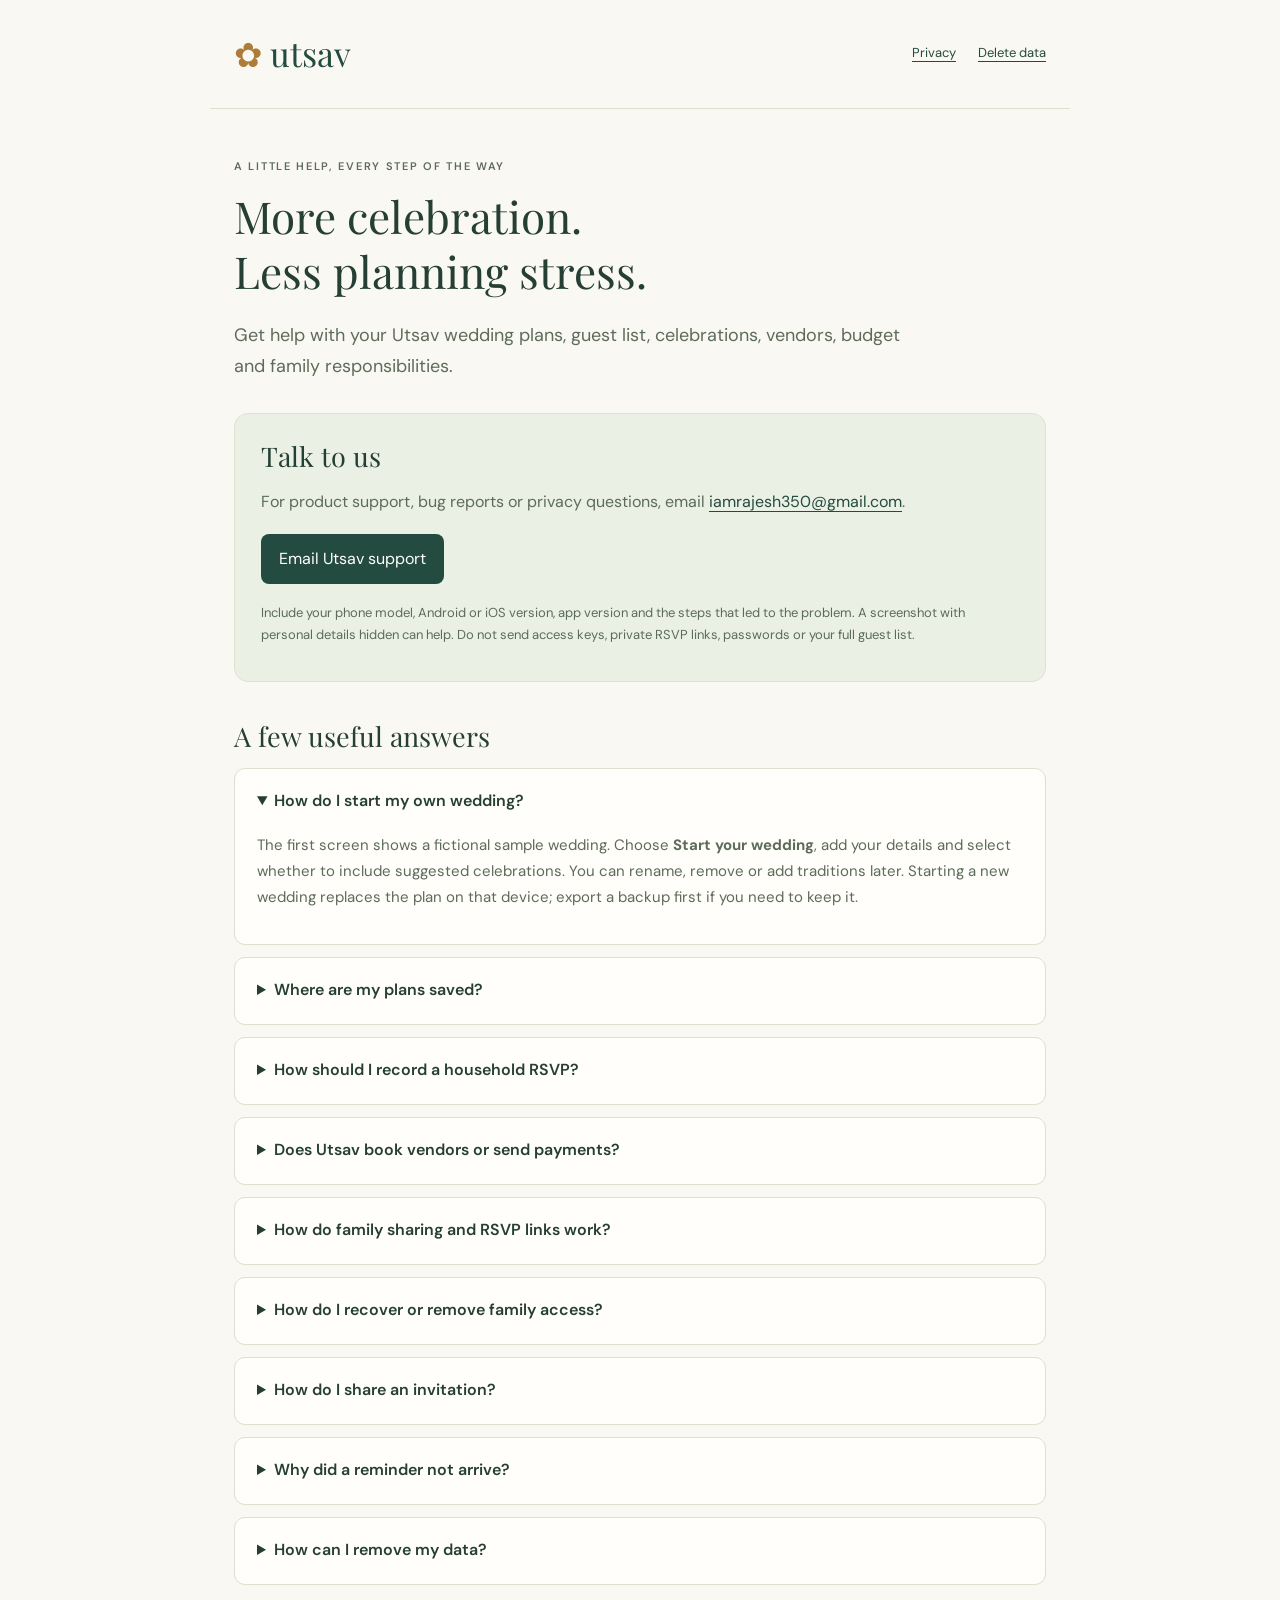
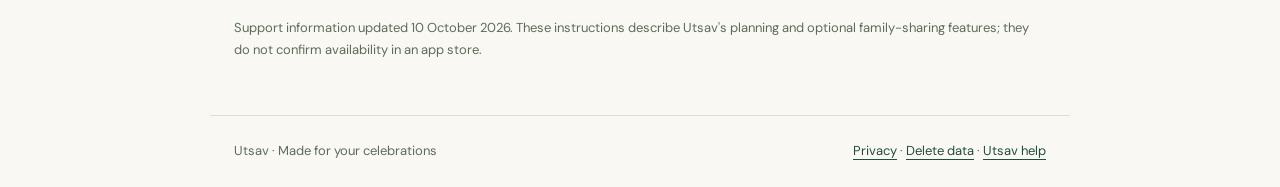
==== index.html @ 020765af "Publish Utsav support and privacy information" ====
<!doctype html>
<html lang="en">
<head>
<meta charset="utf-8"><meta name="viewport" content="width=device-width,initial-scale=1"><meta name="referrer" content="no-referrer">
<title>Utsav support · A little help for your wedding plans</title>
<meta name="description" content="Help with Utsav wedding planning, guest RSVPs, backups, family sharing and reminders. Contact iamrajesh350@gmail.com.">
<link rel="icon" href="./icon.svg" type="image/svg+xml"><link rel="stylesheet" href="./fonts/fonts.css">
<style>
:root{color-scheme:light;--ink:#253f35;--muted:#5c6c59;--line:#dedfcf;--green:#244b40}*{box-sizing:border-box}body{margin:0;background:#faf8f3;color:var(--ink);font:16px/1.75 'DM Sans',Arial,sans-serif}a{color:var(--green);text-underline-offset:4px}a:focus-visible{outline:3px solid #af7935;outline-offset:4px}header,main,footer{max-width:860px;margin:auto;padding:24px}header{display:flex;align-items:center;justify-content:space-between;gap:20px;border-bottom:1px solid var(--line)}.brand{font-family:'Playfair Display',Georgia,serif;font-size:34px;text-decoration:none}.brand span{color:#ae7c39}nav{display:flex;gap:22px;font-size:13px;flex-wrap:wrap}nav a{padding:8px 0}main{padding-top:48px;padding-bottom:40px}h1,h2{font-family:'Playfair Display',Georgia,serif;font-weight:400;line-height:1.25}h1{font-size:44px;max-width:650px;margin:12px 0 22px}h2{font-size:27px;margin:0 0 14px}.eyebrow{font-size:11px;letter-spacing:1.7px;color:var(--muted);font-weight:600}.intro{font-size:18px;max-width:670px;color:var(--muted)}.contact{padding:26px;background:#eaf0e4;border:1px solid #dbe4d0;border-radius:14px;margin:30px 0 38px}.contact p{margin:8px 0;color:var(--muted)}.button{display:inline-block;background:var(--green);color:#fffefa;border-radius:8px;padding:11px 18px;text-decoration:none;min-height:46px;margin:10px 0}.note{font-size:13px;color:var(--muted)}section{margin:32px 0}details{background:#fffefa;border:1px solid var(--line);border-radius:11px;padding:18px 22px;margin:12px 0}summary{font-weight:600;cursor:pointer;min-height:30px}details p,details li{color:var(--muted);font-size:15px}ol,ul{padding-left:24px}li{padding:4px 0}footer{border-top:1px solid var(--line);font-size:13px;color:var(--muted);display:flex;justify-content:space-between;gap:18px;flex-wrap:wrap}@media(max-width:550px){header,main,footer{padding-left:21px;padding-right:21px}header{align-items:flex-start}nav{gap:12px;font-size:12px}main{padding-top:34px}h1{font-size:36px}.intro{font-size:16px}.contact{padding:22px}details{padding:18px}h2{font-size:25px}}
</style>
</head>
<body>
<header><a class="brand" href="./support.html" aria-label="Utsav support home"><span>✿</span> utsav</a><nav aria-label="Help navigation"><a href="./privacy.html">Privacy</a><a href="./delete-data.html">Delete data</a></nav></header>
<main>
<div class="eyebrow">A LITTLE HELP, EVERY STEP OF THE WAY</div>
<h1>More celebration.<br>Less planning stress.</h1>
<p class="intro">Get help with your Utsav wedding plans, guest list, celebrations, vendors, budget and family responsibilities.</p>
<div class="contact"><h2>Talk to us</h2><p>For product support, bug reports or privacy questions, email <a href="mailto:iamrajesh350@gmail.com">iamrajesh350@gmail.com</a>.</p><a class="button" href="mailto:iamrajesh350@gmail.com?subject=Utsav%20support">Email Utsav support</a><p class="note">Include your phone model, Android or iOS version, app version and the steps that led to the problem. A screenshot with personal details hidden can help. Do not send access keys, private RSVP links, passwords or your full guest list.</p></div>
<section aria-labelledby="common"><h2 id="common">A few useful answers</h2>
<details open><summary>How do I start my own wedding?</summary><p>The first screen shows a fictional sample wedding. Choose <strong>Start your wedding</strong>, add your details and select whether to include suggested celebrations. You can rename, remove or add traditions later. Starting a new wedding replaces the plan on that device; export a backup first if you need to keep it.</p></details>
<details><summary>Where are my plans saved?</summary><p>Standard planning is saved on your device and does not require sign-in. Open <strong>Settings &amp; backups → Export a wedding backup</strong> to keep a JSON copy. Use <strong>Restore from backup</strong> to import it on another device. Restoring replaces the current plan after confirmation; it does not merge two weddings.</p><p>Exports contain personal details and are not encrypted. Keep them private. Utsav support cannot recover an on-device plan if it has been deleted and no backup remains.</p></details>
<details><summary>How should I record a household RSVP?</summary><p>Add a household, set the number of invited people, and record its response. For a confirmed household, enter how many people will attend; this may be smaller than the invitation count. The overview counts people, not just households.</p><p>The household's response applies to its listed celebrations. For mixed meal preferences or different attendance by event, use separate guest entries or keep clear notes with the host.</p></details>
<details><summary>Does Utsav book vendors or send payments?</summary><p>Utsav records your quotes, arrangements and paid amounts. Contact caterers, photographers and other vendors directly to confirm availability, bookings and payments. The budget separates all quotes from booked commitments; paid amounts are already part of those costs.</p></details>
<details><summary>How do family sharing and RSVP links work?</summary><p>Open <strong>Settings &amp; backups → Family sharing (advanced)</strong> to connect to a family server. The screen identifies the service you choose. Creating or uploading a shared wedding sends the plan to that server. Every family editor can see the whole wedding, including guest contacts, notes and budgets.</p><p>Uploads and refreshes are explicit actions. A refresh replaces local plans after confirmation. Keep a backup before resolving changes made by another helper. Guest RSVP links also need a public app page and a reachable server; a localhost or private preview address will not work for other guests.</p><p>Guest links reveal only the relevant household invitation, but anyone receiving a forwarded link can use it. Ask the host for a replacement if a link has expired or been shared incorrectly. For an independently operated family server, contact that server's operator about availability, backups and access.</p></details>
<details><summary>How do I recover or remove family access?</summary><p>On a connected device, choose <strong>Save a connection recovery file → Export private connection</strong>. This file contains a secret key and is separate from your wedding-data backup. Keep it protected; anyone with it can access the shared wedding. Use <strong>Restore a saved connection</strong> on a disconnected device to restore it.</p><p>Owners can use <strong>Review family access</strong> to remove editors and cancel unused invitations. Editors can revoke their own connection when disconnecting. Owner disconnection only removes the key from that device, so save a recovery file first or delete the server wedding if it is no longer needed. There is no email-based owner-key recovery.</p><p><strong>Replace this device’s access key</strong> invalidates old copies of that key, including old recovery files. Other editors keep their own access. Save a new recovery file afterward.</p></details>
<details><summary>How do I share an invitation?</summary><p>Use the share button beside a guest or the celebration itinerary. On a phone, this opens the system share sheet; a browser may copy the invitation text. You choose the recipient and finish sending in your messaging app. Utsav does not automatically send WhatsApp messages, SMS or emails.</p></details>
<details><summary>Why did a reminder not arrive?</summary><p>Task reminders are available in the native iPhone and Android apps. In Settings, choose <strong>Set task reminders</strong> and allow notifications. Reminders are scheduled for 9 am on future due dates. Your phone's notification, battery, Focus or Do Not Disturb settings can affect delivery. Utsav does not guarantee exact alarm delivery.</p><p>Use <strong>Turn off reminders</strong> to cancel them. Task titles may appear on your lock screen.</p></details>
<details><summary>How can I remove my data?</summary><p>Use the app's local deletion control and, if connected, the separate server deletion controls. Deleting a local plan does not erase shared server records or exported copies. Follow the <a href="./delete-data.html">Utsav data deletion instructions</a> for the correct order and a request route if you cannot access the app.</p></details>
</section>
<p class="note">Support information updated 10 October 2026. These instructions describe Utsav's planning and optional family-sharing features; they do not confirm availability in an app store.</p>
</main><footer><span>Utsav · Made for your celebrations</span><span><a href="./privacy.html">Privacy</a> · <a href="./delete-data.html">Delete data</a> · <a href="./support.html">Utsav help</a></span></footer>
</body></html>
---- fonts/fonts.css ----
@font-face {
  font-family: 'DM Sans';
  font-style: normal;
  font-weight: 400;
  font-display: swap;
  src: url(./font-0.ttf) format('truetype');
}
@font-face {
  font-family: 'DM Sans';
  font-style: normal;
  font-weight: 500;
  font-display: swap;
  src: url(./font-1.ttf) format('truetype');
}
@font-face {
  font-family: 'DM Sans';
  font-style: normal;
  font-weight: 600;
  font-display: swap;
  src: url(./font-2.ttf) format('truetype');
}
@font-face {
  font-family: 'DM Sans';
  font-style: normal;
  font-weight: 700;
  font-display: swap;
  src: url(./font-3.ttf) format('truetype');
}
@font-face {
  font-family: 'Playfair Display';
  font-style: normal;
  font-weight: 400;
  font-display: swap;
  src: url(./font-4.ttf) format('truetype');
}
@font-face {
  font-family: 'Playfair Display';
  font-style: normal;
  font-weight: 500;
  font-display: swap;
  src: url(./font-5.ttf) format('truetype');
}
@font-face {
  font-family: 'Playfair Display';
  font-style: normal;
  font-weight: 600;
  font-display: swap;
  src: url(./font-6.ttf) format('truetype');
}
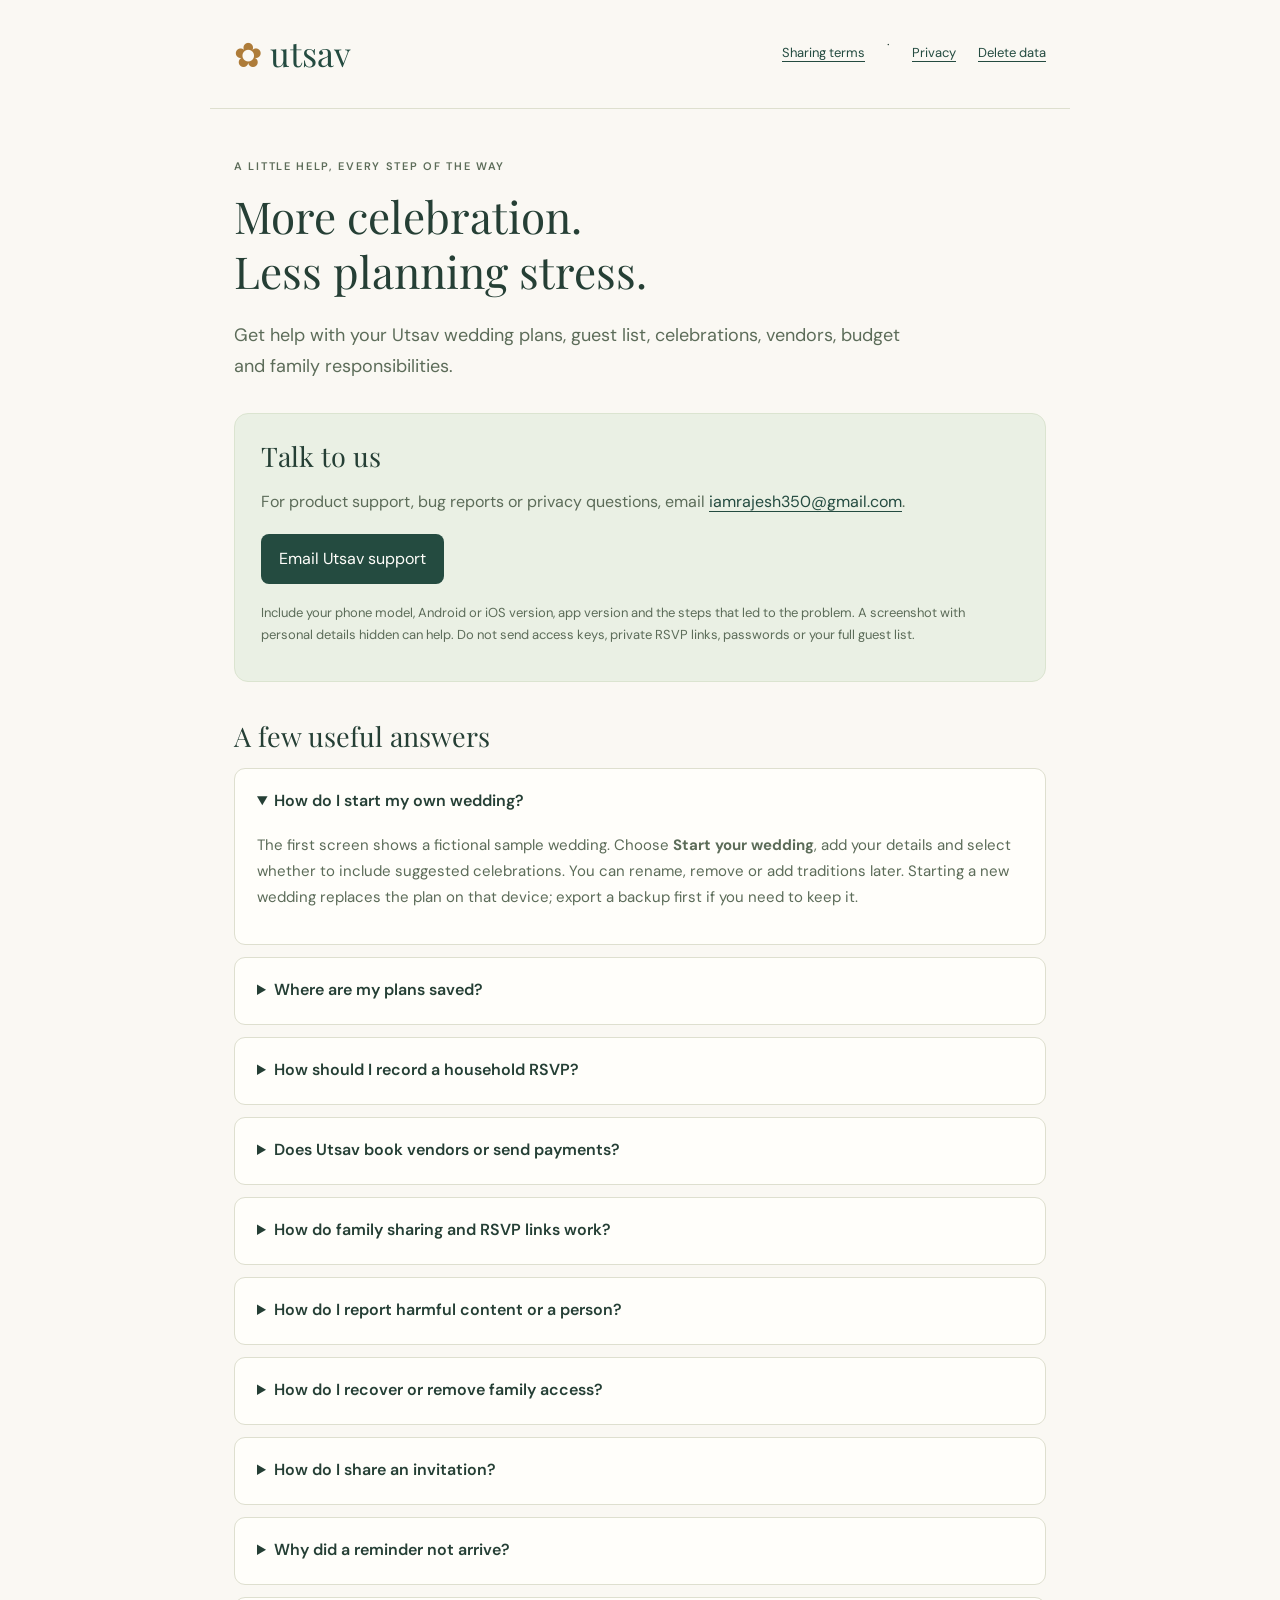
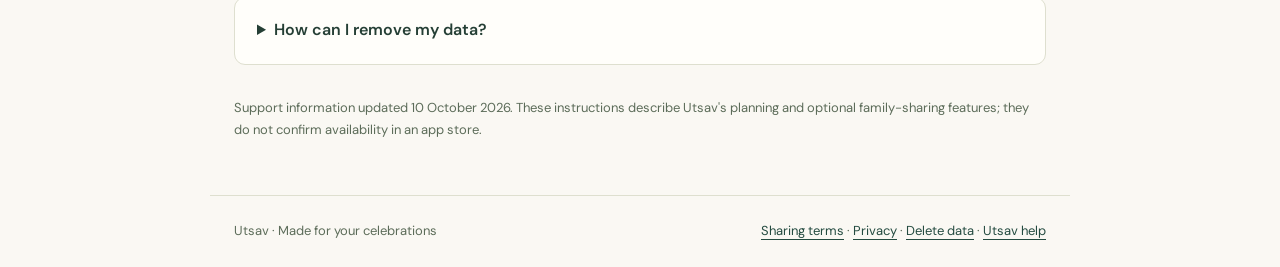
==== commit 1c77df32: "Add sharing terms and private guest reporting" ====
--- a/index.html
+++ b/index.html
@@ -10,7 +10,7 @@
 </style>
 </head>
 <body>
-<header><a class="brand" href="./support.html" aria-label="Utsav support home"><span>✿</span> utsav</a><nav aria-label="Help navigation"><a href="./privacy.html">Privacy</a><a href="./delete-data.html">Delete data</a></nav></header>
+<header><a class="brand" href="./support.html" aria-label="Utsav support home"><span>✿</span> utsav</a><nav aria-label="Help navigation"><a href="./terms.html">Sharing terms</a> · <a href="./privacy.html">Privacy</a><a href="./delete-data.html">Delete data</a></nav></header>
 <main>
 <div class="eyebrow">A LITTLE HELP, EVERY STEP OF THE WAY</div>
 <h1>More celebration.<br>Less planning stress.</h1>
@@ -21,12 +21,13 @@
 <details><summary>Where are my plans saved?</summary><p>Standard planning is saved on your device and does not require sign-in. Open <strong>Settings &amp; backups → Export a wedding backup</strong> to keep a JSON copy. Use <strong>Restore from backup</strong> to import it on another device. Restoring replaces the current plan after confirmation; it does not merge two weddings.</p><p>Exports contain personal details and are not encrypted. Keep them private. Utsav support cannot recover an on-device plan if it has been deleted and no backup remains.</p></details>
 <details><summary>How should I record a household RSVP?</summary><p>Add a household, set the number of invited people, and record its response. For a confirmed household, enter how many people will attend; this may be smaller than the invitation count. The overview counts people, not just households.</p><p>The household's response applies to its listed celebrations. For mixed meal preferences or different attendance by event, use separate guest entries or keep clear notes with the host.</p></details>
 <details><summary>Does Utsav book vendors or send payments?</summary><p>Utsav records your quotes, arrangements and paid amounts. Contact caterers, photographers and other vendors directly to confirm availability, bookings and payments. The budget separates all quotes from booked commitments; paid amounts are already part of those costs.</p></details>
-<details><summary>How do family sharing and RSVP links work?</summary><p>Open <strong>Settings &amp; backups → Family sharing (advanced)</strong> to connect to a family server. The screen identifies the service you choose. Creating or uploading a shared wedding sends the plan to that server. Every family editor can see the whole wedding, including guest contacts, notes and budgets.</p><p>Uploads and refreshes are explicit actions. A refresh replaces local plans after confirmation. Keep a backup before resolving changes made by another helper. Guest RSVP links also need a public app page and a reachable server; a localhost or private preview address will not work for other guests.</p><p>Guest links reveal only the relevant household invitation, but anyone receiving a forwarded link can use it. Ask the host for a replacement if a link has expired or been shared incorrectly. For an independently operated family server, contact that server's operator about availability, backups and access.</p></details>
+<details><summary>How do family sharing and RSVP links work?</summary><p>Open <strong>Settings &amp; backups → Family sharing (advanced)</strong> to connect to Utsav sharing. The default service is operated by Rajesh Ray and hosted with Fly.io in Singapore. You can change the address to use another server you trust. Accept the sharing rules before creating, joining or uploading a shared wedding. Creating or uploading sends the plan to that server. Every family editor can see the whole wedding, including guest contacts, notes and budgets.</p><p>Uploads and refreshes are explicit actions. A refresh replaces local plans after confirmation. Keep a backup before resolving changes made by another helper. Utsav supplies a public RSVP page and the default family service. If you change these addresses, both must be reachable by your guests; a localhost or private preview address will not work for other guests.</p><p>Guest links reveal only the relevant household invitation, but anyone receiving a forwarded link can use it. Ask the host for a replacement if a link has expired or been shared incorrectly. For an independently operated family server, contact that server's operator about availability, backups and access.</p></details>
+<details><summary>How do I report harmful content or a person?</summary><p>Open <strong>Family sharing (advanced) → Report content or a person</strong>, or use the reporting button on a guest RSVP invitation. Choose the concern, describe the relevant content or person, then send the report. Wait for the receipt; a failed request is not submitted. No full wedding or guest list is automatically attached.</p><p>Reports go to the family server operator. For Utsav sharing, the operator reviews reports and may remove content or revoke access. Email support with the report reference for follow-up. A receipt does not mean content was removed. Owners can remove editors in <strong>Review family access</strong>; editors can revoke their own connection when disconnecting. See our <a href="./terms.html">sharing terms and reporting policy</a>.</p></details>
 <details><summary>How do I recover or remove family access?</summary><p>On a connected device, choose <strong>Save a connection recovery file → Export private connection</strong>. This file contains a secret key and is separate from your wedding-data backup. Keep it protected; anyone with it can access the shared wedding. Use <strong>Restore a saved connection</strong> on a disconnected device to restore it.</p><p>Owners can use <strong>Review family access</strong> to remove editors and cancel unused invitations. Editors can revoke their own connection when disconnecting. Owner disconnection only removes the key from that device, so save a recovery file first or delete the server wedding if it is no longer needed. There is no email-based owner-key recovery.</p><p><strong>Replace this device’s access key</strong> invalidates old copies of that key, including old recovery files. Other editors keep their own access. Save a new recovery file afterward.</p></details>
 <details><summary>How do I share an invitation?</summary><p>Use the share button beside a guest or the celebration itinerary. On a phone, this opens the system share sheet; a browser may copy the invitation text. You choose the recipient and finish sending in your messaging app. Utsav does not automatically send WhatsApp messages, SMS or emails.</p></details>
 <details><summary>Why did a reminder not arrive?</summary><p>Task reminders are available in the native iPhone and Android apps. In Settings, choose <strong>Set task reminders</strong> and allow notifications. Reminders are scheduled for 9 am on future due dates. Your phone's notification, battery, Focus or Do Not Disturb settings can affect delivery. Utsav does not guarantee exact alarm delivery.</p><p>Use <strong>Turn off reminders</strong> to cancel them. Task titles may appear on your lock screen.</p></details>
 <details><summary>How can I remove my data?</summary><p>Use the app's local deletion control and, if connected, the separate server deletion controls. Deleting a local plan does not erase shared server records or exported copies. Follow the <a href="./delete-data.html">Utsav data deletion instructions</a> for the correct order and a request route if you cannot access the app.</p></details>
 </section>
 <p class="note">Support information updated 10 October 2026. These instructions describe Utsav's planning and optional family-sharing features; they do not confirm availability in an app store.</p>
-</main><footer><span>Utsav · Made for your celebrations</span><span><a href="./privacy.html">Privacy</a> · <a href="./delete-data.html">Delete data</a> · <a href="./support.html">Utsav help</a></span></footer>
+</main><footer><span>Utsav · Made for your celebrations</span><span><a href="./terms.html">Sharing terms</a> · <a href="./privacy.html">Privacy</a> · <a href="./delete-data.html">Delete data</a> · <a href="./support.html">Utsav help</a></span></footer>
 </body></html>
